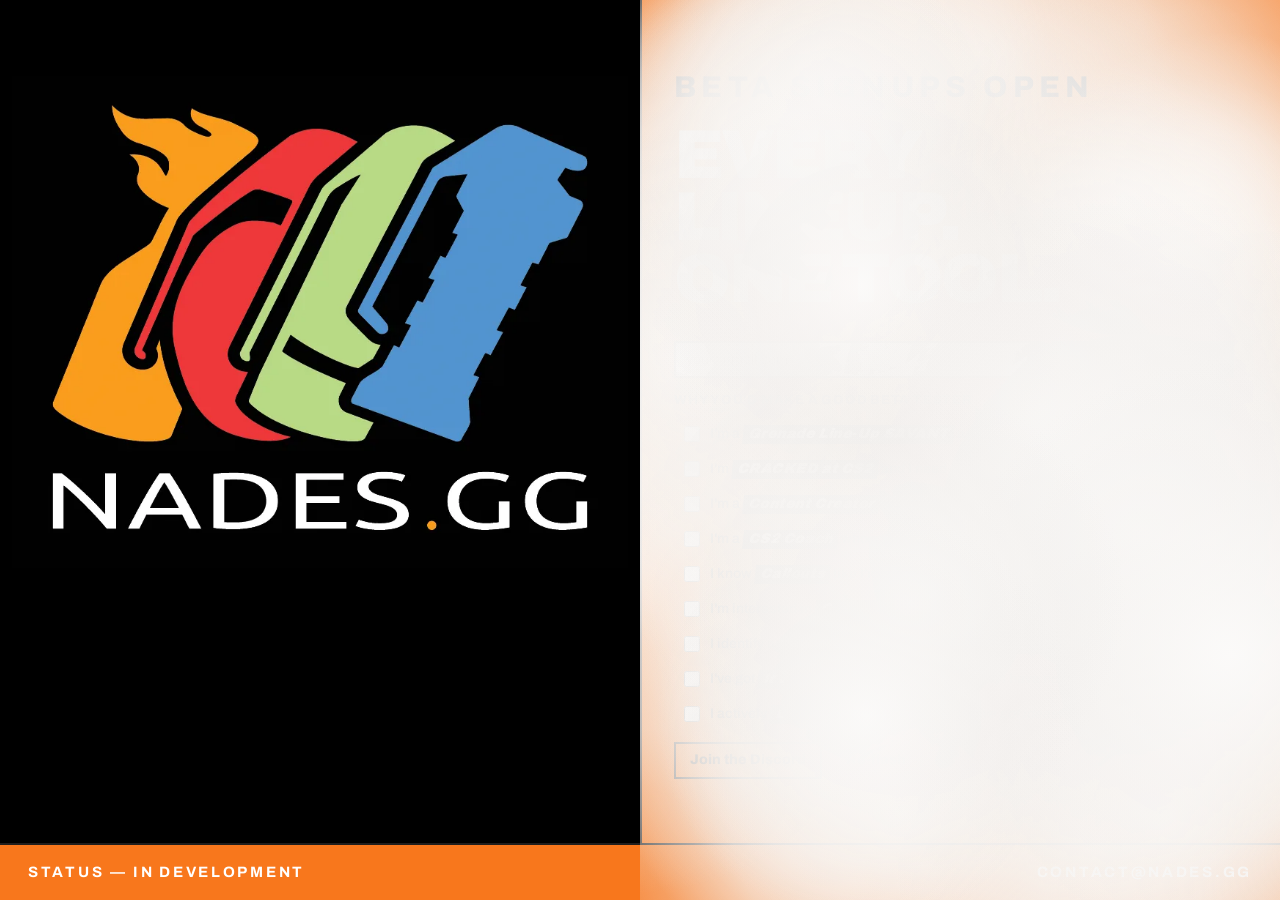
==== index.html @ e3644ef4 "Update index.html" ====
<!DOCTYPE html>
<html lang="en">
<head>
  <meta charset="utf-8">
  <meta name="viewport" content="width=device-width, initial-scale=1">
  <title>nades.gg — Every lineup. One tool.</title>
  <meta name="description" content="Every CS2 lineup, one tool. Beta signups open.">
  <link rel="canonical" href="https://nades.gg/">
  <meta name="theme-color" content="#F8771C">

  <meta property="og:type" content="website">
  <meta property="og:site_name" content="nades.gg">
  <meta property="og:url" content="https://nades.gg/">
  <meta property="og:title" content="nades.gg — Every lineup. One tool.">
  <meta property="og:description" content="A new CS2 grenade tool. Beta signups open.">
  <meta property="og:image" content="https://nades.gg/assets/og-image.jpg">
  <meta property="og:image:width" content="1200">
  <meta property="og:image:height" content="630">
  <meta property="og:image:alt" content="nades.gg logo beside the words Every lineup. One tool.">
  <meta name="twitter:card" content="summary_large_image">
  <meta name="twitter:title" content="nades.gg — Every lineup. One tool.">
  <meta name="twitter:description" content="A new CS2 grenade tool. Beta signups open.">
  <meta name="twitter:image" content="https://nades.gg/assets/og-image.jpg">

  <link rel="icon" href="/favicon.ico" sizes="48x48">
  <link rel="icon" href="/favicon.png" type="image/png">
  <link rel="apple-touch-icon" href="/assets/apple-touch-icon.png">
  <link rel="preload" href="/fonts/archivo-latin.woff2" as="font" type="font/woff2" crossorigin>
  <link rel="preload" href="/assets/nades-logo.webp" as="image" type="image/webp">

  <script type="application/ld+json">
  {
    "@context": "https://schema.org",
    "@graph": [
      {
        "@type": "Organization",
        "@id": "https://nades.gg/#org",
        "name": "nades.gg",
        "url": "https://nades.gg/",
        "logo": "https://nades.gg/assets/nades-logo.webp",
        "email": "contact@nades.gg",
        "sameAs": ["https://discord.gg/JF5NWh84xR"]
      },
      {
        "@type": "WebSite",
        "@id": "https://nades.gg/#website",
        "name": "nades.gg",
        "url": "https://nades.gg/",
        "description": "A new CS2 grenade tool.",
        "publisher": { "@id": "https://nades.gg/#org" }
      }
    ]
  }
  </script>

  <style>
    /* Archivo is a variable font: one file per subset covers weights 400–900 */
    @font-face { font-family: 'Archivo'; font-style: normal; font-weight: 400 900; font-stretch: 100%; font-display: swap; src: url("/fonts/archivo-vietnamese.woff2") format('woff2'); unicode-range: U+0102-0103, U+0110-0111, U+0128-0129, U+0168-0169, U+01A0-01A1, U+01AF-01B0, U+0300-0301, U+0303-0304, U+0308-0309, U+0323, U+0329, U+1EA0-1EF9, U+20AB; }
    @font-face { font-family: 'Archivo'; font-style: normal; font-weight: 400 900; font-stretch: 100%; font-display: swap; src: url("/fonts/archivo-latin-ext.woff2") format('woff2'); unicode-range: U+0100-02BA, U+02BD-02C5, U+02C7-02CC, U+02CE-02D7, U+02DD-02FF, U+0304, U+0308, U+0329, U+1D00-1DBF, U+1E00-1E9F, U+1EF2-1EFF, U+2020, U+20A0-20AB, U+20AD-20C0, U+2113, U+2C60-2C7F, U+A720-A7FF; }
    @font-face { font-family: 'Archivo'; font-style: normal; font-weight: 400 900; font-stretch: 100%; font-display: swap; src: url("/fonts/archivo-latin.woff2") format('woff2'); unicode-range: U+0000-00FF, U+0131, U+0152-0153, U+02BB-02BC, U+02C6, U+02DA, U+02DC, U+0304, U+0308, U+0329, U+2000-206F, U+20AC, U+2122, U+2191, U+2193, U+2212, U+2215, U+FEFF, U+FFFD; }

    *, *::before, *::after { box-sizing: border-box; }
    [hidden] { display: none !important; }
    html, body { margin: 0; padding: 0; background: #F8771C; }
    body { color: #201e1d; font-family: 'Archivo', system-ui, sans-serif; font-size: 15px; line-height: 1.55; }
    a { color: #201e1d; text-decoration: none; }
    a:hover { color: #fff; text-decoration: underline; }
    img { display: block; max-width: 100%; }
    :focus { outline: none; }
    :focus-visible { outline: 2px solid #201e1d; outline-offset: 2px; }
    ::selection { background: rgba(32, 30, 29, .25); }

    .btn { display: inline-flex; align-items: center; justify-content: center; gap: 6px; cursor: pointer; text-decoration: none; font-family: inherit; font-weight: 800; font-size: 14px; line-height: 1.2; padding: 8px 14px; border-radius: 0; }
    .btn:disabled { opacity: .45; cursor: not-allowed; }
    .btn-dark { background: #201e1d; color: #f8f4f4; border: 2px solid #201e1d; }
    .btn-dark:hover { background: #000; color: #f8f4f4; }
    .btn-outline { background: transparent; color: #201e1d; border: 2px solid #201e1d; }
    .btn-outline:hover { background: #201e1d; color: #f8f4f4; text-decoration: none; }
    .btn-ghost { background: transparent; color: #201e1d; border: 2px solid transparent; }
    .btn-ghost:hover { color: #fff; }
    .input { width: 100%; min-height: 36px; padding: 6px 10px; font: inherit; font-size: 14px; color: #201e1d; caret-color: #201e1d; background: #fff; border: 2px solid #201e1d; border-radius: 0; }
    .input:focus-visible { outline: 2px solid #fff; outline-offset: 0; }

    .page { position: relative; min-height: 100svh; display: flex; flex-direction: column; }
    .stage { position: relative; flex: 1; min-height: 0; display: flex; flex-direction: column; animation: flashRecover 1500ms 1900ms cubic-bezier(.2,.7,.2,1) forwards; }
    main { flex: 1; min-height: 0; display: grid; grid-template-columns: repeat(auto-fit, minmax(300px, 1fr)); align-items: stretch; border-bottom: 2px solid #201e1d; }
    .art { position: relative; background: #000; padding: 24px 16px; display: flex; align-items: center; justify-content: center; min-height: 300px; min-width: 0; overflow: hidden; }
    .logo-box { position: relative; width: 100%; max-width: 620px; aspect-ratio: 840 / 672; }
    .logo { position: absolute; inset: 0; width: 100%; height: 100%; opacity: 0; animation: reveal 320ms 2000ms forwards; }
    .bang { position: absolute; left: 55.1%; top: 9.9%; width: 38.2%; height: auto; transform-origin: 50% 50%; animation: toss 1900ms cubic-bezier(.3,.7,.4,1) both, vanish 130ms 1910ms forwards; }
    .copy { padding: 56px 32px; display: flex; flex-direction: column; justify-content: center; gap: 30px; min-width: 0; border-left: 2px solid #201e1d; animation: rise 900ms 650ms both; }
    .kicker { font-size: clamp(18px, 6.4vw, 30px); margin-bottom: -16px; font-weight: 800; letter-spacing: .18em; text-transform: uppercase; transform-origin: left center; animation: pulse 2s ease-in-out infinite; }
    h1 { margin: 0; font-weight: 900; font-size: clamp(36px, 5.4vw, 76px); line-height: .9; letter-spacing: -.04em; text-transform: uppercase; color: #fff; }
    .lede { margin: 0; max-width: 42ch; font-size: clamp(15px, 1.4vw, 18px); font-weight: 600; line-height: 1.5; }
    .lede + .lede { margin-top: -18px; font-weight: 500; }
    .signup { display: flex; flex-direction: column; gap: 12px; max-width: 560px; }
    form { display: flex; flex-wrap: wrap; gap: 8px; }
    form .input[type="email"] { flex: 1 1 220px; min-width: 0; }
    .reasons { flex: 1 1 100%; margin: 4px 0 0; padding: 0; border: 0; min-width: 0; }
    .reasons legend { padding: 0; margin-bottom: 8px; font-size: 13px; font-weight: 800; letter-spacing: .06em; text-transform: uppercase; }
    .reasons label { display: flex; align-items: flex-start; gap: 10px; padding: 7px 10px; font-size: 14px; font-weight: 600; line-height: 1.35; text-wrap: pretty; cursor: pointer; }
    .reasons label + label { margin-top: 2px; }
    .reasons label:hover { background: rgba(255, 255, 255, .25); }
    .reasons label:has(input:checked) { background: #fff; }
    .hype { display: inline-block; padding: 0 5px; background: #201e1d; color: #fff; font-weight: 900; font-style: italic; letter-spacing: .04em; transform: skew(-6deg); transition: transform 120ms; }
    .reasons label:hover .hype { transform: skew(-6deg) scale(1.08); }
    .reasons input { flex: none; width: 16px; height: 16px; margin: 1px 0 0; accent-color: #201e1d; cursor: pointer; }
    .notice { border: 2px solid #201e1d; padding: 12px 16px; font-size: 14px; font-weight: 700; }
    .notice.ok { background: #fff; font-size: 15px; }
    .notice.err { background: #201e1d; color: #f8f4f4; }
    .actions { display: flex; flex-wrap: wrap; gap: 8px; align-items: center; }
    footer { display: flex; flex-wrap: wrap; gap: 10px 24px; align-items: baseline; justify-content: space-between; padding: 16px 28px; font-size: 15px; font-weight: 700; letter-spacing: .18em; text-transform: uppercase; color: #fff; }
    footer a { color: #fff; letter-spacing: .18em; }
    footer a:hover { color: #201e1d; }
    footer .guides { display: flex; flex-wrap: wrap; gap: 8px 24px; }
    .pop { display: inline-block; animation: letterPop 2.6s infinite; }
    .smoke { position: fixed; inset: 0; width: 100%; height: 100%; pointer-events: none; z-index: 40; }
    .flash { position: fixed; inset: 0; background: radial-gradient(ellipse 85% 95% at 34% 52%, #fff 0%, #fff 38%, rgba(255,255,255,.9) 62%, rgba(255,255,255,.62) 84%, rgba(255,255,255,.42) 100%); opacity: 0; pointer-events: none; z-index: 50; animation: detonate 1500ms 1900ms cubic-bezier(.2,.7,.2,1) forwards; }
    .sr-only { position: absolute; width: 1px; height: 1px; padding: 0; margin: -1px; overflow: hidden; clip: rect(0 0 0 0); white-space: nowrap; border: 0; }

    @keyframes toss {
      0%   { transform: translate(-340%, -30%) rotate(-62deg) scale(.75); }
      30%  { transform: translate(-170%, 34%) rotate(-32deg) scale(.9); }
      45%  { transform: translate(-105%, -22%) rotate(-12deg) scale(.96); }
      60%  { transform: translate(-42%, 30%) rotate(9deg) scale(1); }
      74%  { transform: translate(-16%, -14%) rotate(-9deg) scale(1.03); }
      86%  { transform: translate(4%, 12%) rotate(8deg) scale(1); }
      94%  { transform: translate(-2%, -4%) rotate(-4deg) scale(1.01); }
      100% { transform: translate(0, 0) rotate(0) scale(1); }
    }
    @keyframes vanish { from { opacity: 1; } to { opacity: 0; } }
    @keyframes reveal { from { opacity: 0; } to { opacity: 1; } }
    @keyframes detonate { 0% { opacity: 0; } 4% { opacity: 1; } 28% { opacity: 1; } 100% { opacity: 0; } }
    @keyframes flashRecover { 0% { filter: brightness(2.1) contrast(.45) saturate(.25); } 35% { filter: brightness(1.4) contrast(.7) saturate(.6); } 100% { filter: none; } }
    @keyframes rise { from { opacity: 0; transform: translateY(12px); } to { opacity: 1; transform: none; } }
    @keyframes pulse { 0%, 100% { opacity: 1; transform: scale(1); } 50% { opacity: .62; transform: scale(1.03); } }
    /* --pop is set per letter from the logo's grenade colours; the dark outline keeps orange legible on the orange page. */
    @keyframes letterPop {
      0%, 62%, 100% { transform: translateY(0) scale(1); color: #fff; text-shadow: none; }
      10% { transform: translateY(-2px) scale(1.3); color: var(--pop, #fff); text-shadow: -1px -1px 0 #201e1d, 1px -1px 0 #201e1d, -1px 1px 0 #201e1d, 1px 1px 0 #201e1d; }
      26% { transform: translateY(0) scale(1); color: #fff; text-shadow: none; }
    }

    @media (prefers-reduced-motion: reduce) {
      .stage, .copy, .kicker, .pop, .flash { animation: none; }
      .hype { transition: none; }
      .logo { animation: none; opacity: 1; }
      .bang { animation: none; opacity: 0; }
    }
  </style>
</head>
<body>
  <div class="page">
    <div class="stage" id="stage">
      <main>
        <section class="art" id="art" aria-hidden="true">
          <div class="logo-box" id="logoBox">
            <img class="logo" id="logo" src="/assets/nades-logo.webp" width="840" height="672" alt="">
            <img class="bang" id="bang" src="/assets/flashbang.webp" width="323" height="434" alt="">
          </div>
        </section>

        <section class="copy">
          <span class="kicker" id="kicker">Beta signups open</span>

          <h1>Every<br>lineup.<br>One tool.<span class="sr-only"> nades.gg: a new CS2 grenade tool</span></h1>

          <div class="signup">
            <form id="betaForm" action="https://formspree.io/f/xjyvqwyn" method="POST">
              <input type="hidden" name="source" value="nades.gg beta landing">
              <input class="input" id="email" type="email" name="email" required placeholder="you@email.com" aria-label="Email address" autocomplete="email">
              <button class="btn btn-dark" id="submitBtn" type="submit">Request beta access</button>
              <fieldset class="reasons" id="reasons">
                <legend>Why you'd make a good beta tester</legend>
                <label><input type="checkbox" name="reasons" value="Grenade lineup savant"><span>I'm a <strong class="hype">Grenade Line-Up SAVANT</strong> and other sites just don't cut it for me</span></label>
                <label><input type="checkbox" name="reasons" value="Cracked at CS2"><span>I'm <strong class="hype">CRACKED at CS2</strong> and I need an outlet for my talent</span></label>
                <label><input type="checkbox" name="reasons" value="Content creator"><span>I'm a <strong class="hype">Content Creator</strong> looking to level-up my content creation</span></label>
                <label><input type="checkbox" name="reasons" value="Experienced coach"><span>I'm a <strong class="hype">CS2 Coach</strong> who is basically Phil Jackson - Experienced &amp; Proven</span></label>
                <label><input type="checkbox" name="reasons" value="Knows callouts"><span>I know <strong class="hype">Callouts</strong> like I'm a Mirage tour guide</span></label>
                <label><input type="checkbox" name="reasons" value="Contributing CS2 knowledge"><span>I'm interested in <strong class="hype">Contributing my unique CS2 knowledge</strong> to the project</span></label>
                <label><input type="checkbox" name="reasons" value="Bug testing and feedback"><span>I identify as being on the <strong class="hype">Bug Testing &amp; Providing Feedback</strong> spectrum.</span></label>
                <label><input type="checkbox" name="reasons" value="Has tool ideas, not a developer"><span>I've got <strong class="hype">Ideas for a helpful CS2 tool</strong> but I have no idea how to develop it</span></label>
                <label><input type="checkbox" name="reasons" value="CS2 developer with ideas"><span>I actively <strong class="hype">Develop for CS2</strong> and, boy... <em>I've got ideas, my friend!</em></span></label>
              </fieldset>
            </form>
            <div class="notice err" id="formError" role="alert" hidden></div>
            <div class="notice ok" id="formDone" role="status" hidden>You're on the beta list. We'll email you when invites go out.</div>

            <div class="actions" id="cta">
              <a class="btn btn-outline" href="https://discord.gg/JF5NWh84xR">Join the Discord</a>
              <button class="btn btn-ghost" id="reflash" type="button">Re-flash</button>
            </div>
          </div>
        </section>
      </main>

      <footer>
        <span>Status — <span aria-hidden="true" id="status"></span><span class="sr-only">In development</span></span>
        <nav class="guides" aria-label="Guides">
          <a href="mailto:contact@nades.gg">contact@nades.gg</a>
        </nav>
      </footer>
    </div>

    <canvas class="smoke" id="smoke" aria-hidden="true"></canvas>
    <div class="flash" id="flash" aria-hidden="true"></div>
  </div>

  <script>
  (() => {
    const $ = id => document.getElementById(id);
    const reduced = window.matchMedia("(prefers-reduced-motion: reduce)").matches;

    // Footer "In development" letters bounce in sequence; built here so the markup stays readable.
    // Each letter flashes the next logo grenade colour in turn: orange, red, green, blue.
    const logoColors = ["#FA9D1D", "#EE383A", "#B8DA85", "#5294D0"];
    const status = $("status");
    let delay = 0, letter = 0;
    for (const ch of "In development") {
      const s = document.createElement("span");
      if (ch === " ") {
        s.style.cssText = "display:inline-block;width:.3em";
      } else {
        s.className = "pop";
        s.textContent = ch;
        s.style.animationDelay = delay + "ms";
        s.style.setProperty("--pop", logoColors[letter++ % logoColors.length]);
      }
      status.appendChild(s);
      delay += 80;
    }

    // Beta signup: posts to Formspree with fetch; without JS the form still posts normally.
    const form = $("betaForm"), btn = $("submitBtn"), err = $("formError"), done = $("formDone");
    form.addEventListener("submit", async e => {
      e.preventDefault();
      btn.disabled = true;
      err.hidden = true;
      try {
        const res = await fetch(form.action, {
          method: "POST",
          headers: { "Accept": "application/json", "Content-Type": "application/json" },
          // Joined into one string so Formspree shows the picks in a single readable column, not an array blob.
          body: JSON.stringify({
            email: $("email").value,
            reasons: [...form.querySelectorAll('input[name="reasons"]:checked')].map(i => i.value).join("; ") || "None picked",
            source: "nades.gg beta landing"
          })
        });
        const data = await res.json().catch(() => null);
        if (!res.ok) {
          throw new Error((data && data.errors && data.errors[0] && data.errors[0].message) || "");
        }
        form.hidden = true;
        done.hidden = false;
      } catch (ex) {
        err.textContent = ex.message || "Couldn't sign you up. Try again or ping us on Discord.";
        err.hidden = false;
      } finally {
        btn.disabled = false;
      }
    });

    const cv = $("smoke"), ctx = cv.getContext("2d");
    let w = 0, h = 0, raf = 0, timer = 0;

    const fit = () => {
      const dpr = Math.min(window.devicePixelRatio || 1, 2);
      w = cv.clientWidth; h = cv.clientHeight;
      cv.width = Math.max(1, w * dpr); cv.height = Math.max(1, h * dpr);
      ctx.setTransform(dpr, 0, 0, dpr, 0, 0);
    };

    // Smoke plume over the copy column right after the flash pops.
    const plume = () => {
      cancelAnimationFrame(raf);
      if (reduced) {
        return;
      }
      const zoneX = w > 640 ? w / 2 : 0, zoneW = w - zoneX;
      const cx = zoneX + zoneW / 2, cy = h * .54;
      const span = Math.max(zoneW, h);
      const parts = Array.from({ length: 34 }, () => {
        const ang = Math.random() * Math.PI * 2;
        const spread = Math.pow(Math.random(), .6);
        return {
          x: cx + Math.cos(ang) * spread * zoneW * .45,
          y: cy + Math.sin(ang) * spread * h * .45,
          vx: Math.cos(ang) * (8 + Math.random() * 34),
          vy: Math.sin(ang) * (8 + Math.random() * 28) - 6,
          r: span * (.16 + Math.random() * .16),
          grow: 14 + Math.random() * 26,
          a: .5 + Math.random() * .42,
          ph: Math.random() * Math.PI * 2
        };
      });
      const IN = 420, HOLD = 1650, OUT = 1150, DUR = IN + HOLD + OUT;
      const t0 = performance.now();
      const step = now => {
        const t = now - t0;
        ctx.clearRect(0, 0, w, h);
        if (t >= DUR) {
          raf = 0;
          return;
        }
        const env = t < IN ? t / IN : t < IN + HOLD ? 1 : 1 - (t - IN - HOLD) / OUT;
        const s = t / 1000;
        ctx.save();
        ctx.beginPath(); ctx.rect(zoneX, 0, zoneW, h); ctx.clip();
        for (const p of parts) {
          const x = p.x + p.vx * s + Math.sin(p.ph + s * .8) * 14;
          const y = p.y + p.vy * s + Math.cos(p.ph + s * .6) * 10;
          const r = p.r + p.grow * s;
          const a = p.a * env;
          const g = ctx.createRadialGradient(x, y, 0, x, y, r);
          g.addColorStop(0, "rgba(252,251,250," + a + ")");
          g.addColorStop(.5, "rgba(246,244,242," + a * .7 + ")");
          g.addColorStop(1, "rgba(240,238,236,0)");
          ctx.fillStyle = g;
          ctx.beginPath(); ctx.arc(x, y, r, 0, Math.PI * 2); ctx.fill();
        }
        ctx.restore();
        raf = requestAnimationFrame(step);
      };
      raf = requestAnimationFrame(step);
    };

    // Side by side, the logo matches the height of the copy block (kicker top to the button row bottom).
    const box = $("logoBox"), kicker = $("kicker"), cta = $("cta"), panel = $("art");
    const syncLogo = () => {
      const pr = panel.getBoundingClientRect();
      const kr = kicker.getBoundingClientRect(), cr = cta.getBoundingClientRect();
      const stacked = kr.left < pr.right - 20;
      if (stacked || pr.width < 360 || cr.bottom - kr.top < 80) {
        box.style.cssText = "";
        return;
      }
      const hh = cr.bottom - kr.top;
      const ww = Math.min(hh * (840 / 672), pr.width - 24);
      box.style.cssText = "position:absolute;max-width:none;left:50%;transform:translateX(-50%);"
        + "width:" + ww + "px;height:" + Math.min(hh, ww * (672 / 840)) + "px;top:" + (kr.top - pr.top) + "px";
    };

    fit();
    syncLogo();
    const ro = new ResizeObserver(() => { fit(); syncLogo(); });
    ro.observe(cv);
    ro.observe(cta);
    if (document.fonts && document.fonts.ready) {
      document.fonts.ready.then(syncLogo);
    }
    timer = setTimeout(plume, 120);

    $("reflash").addEventListener("click", () => {
      const seq = [
        [$("bang"), "toss 1900ms cubic-bezier(.3,.7,.4,1) both, vanish 130ms 1910ms forwards"],
        [$("logo"), "reveal 320ms 2000ms forwards"],
        [$("flash"), "detonate 1500ms 1900ms cubic-bezier(.2,.7,.2,1) forwards"],
        [$("stage"), "flashRecover 1500ms 1900ms cubic-bezier(.2,.7,.2,1) forwards"]
      ];
      for (const [el, anim] of seq) {
        el.style.animation = "none";
        void el.offsetWidth;
        el.style.animation = anim;
      }
      clearTimeout(timer);
      timer = setTimeout(plume, 120);
    });
  })();
  </script>
</body>
</html>
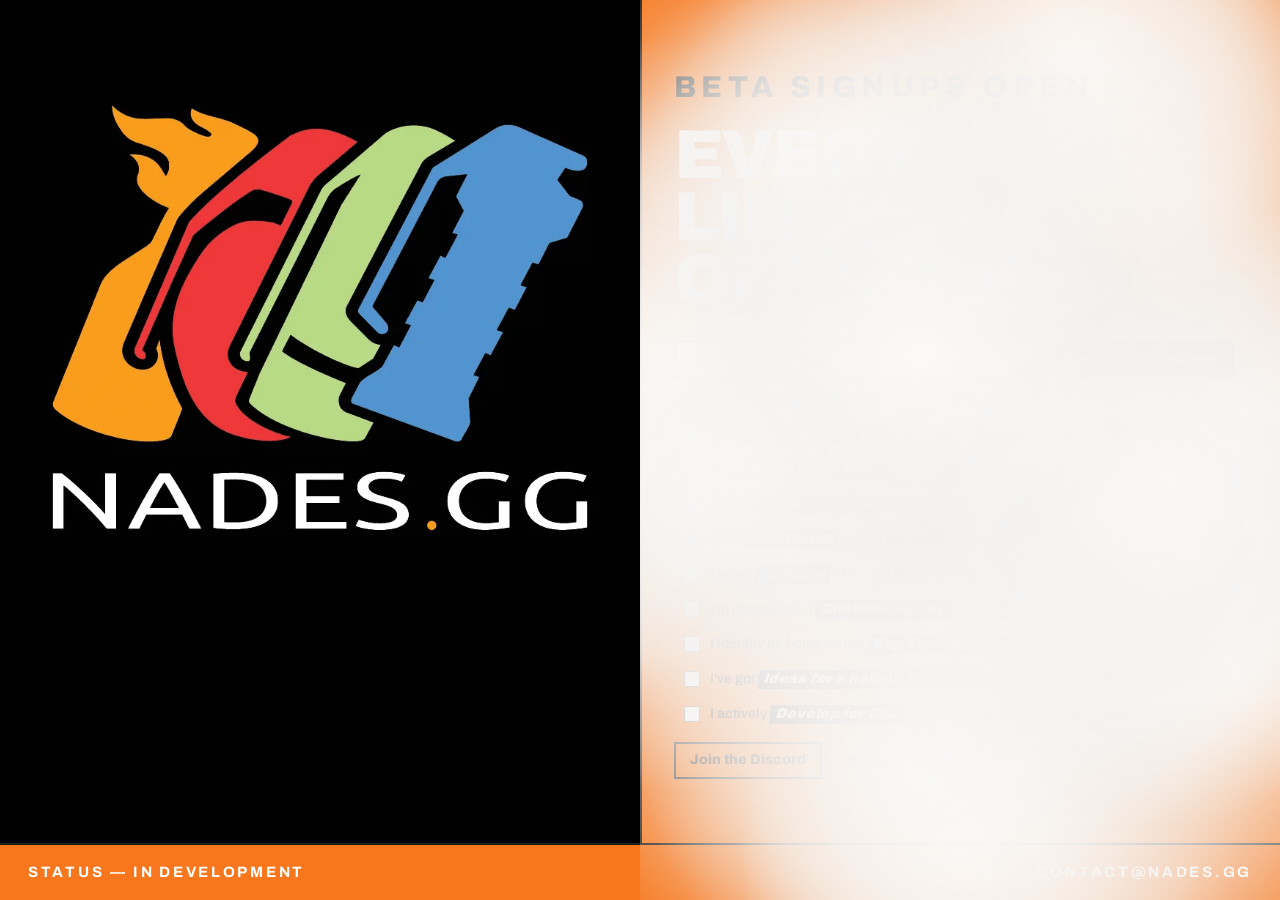
==== commit 0367865f: "Fav Icon Update" ====
--- a/index.html
+++ b/index.html
@@ -134,12 +134,7 @@
     @keyframes flashRecover { 0% { filter: brightness(2.1) contrast(.45) saturate(.25); } 35% { filter: brightness(1.4) contrast(.7) saturate(.6); } 100% { filter: none; } }
     @keyframes rise { from { opacity: 0; transform: translateY(12px); } to { opacity: 1; transform: none; } }
     @keyframes pulse { 0%, 100% { opacity: 1; transform: scale(1); } 50% { opacity: .62; transform: scale(1.03); } }
-    /* --pop is set per letter from the logo's grenade colours; the dark outline keeps orange legible on the orange page. */
-    @keyframes letterPop {
-      0%, 62%, 100% { transform: translateY(0) scale(1); color: #fff; text-shadow: none; }
-      10% { transform: translateY(-2px) scale(1.3); color: var(--pop, #fff); text-shadow: -1px -1px 0 #201e1d, 1px -1px 0 #201e1d, -1px 1px 0 #201e1d, 1px 1px 0 #201e1d; }
-      26% { transform: translateY(0) scale(1); color: #fff; text-shadow: none; }
-    }
+    @keyframes letterPop { 0%, 62%, 100% { transform: translateY(0) scale(1); } 10% { transform: translateY(-2px) scale(1.35); } 26% { transform: translateY(0) scale(1); } }
 
     @media (prefers-reduced-motion: reduce) {
       .stage, .copy, .kicker, .pop, .flash { animation: none; }
@@ -212,10 +207,8 @@
     const reduced = window.matchMedia("(prefers-reduced-motion: reduce)").matches;
 
     // Footer "In development" letters bounce in sequence; built here so the markup stays readable.
-    // Each letter flashes the next logo grenade colour in turn: orange, red, green, blue.
-    const logoColors = ["#FA9D1D", "#EE383A", "#B8DA85", "#5294D0"];
     const status = $("status");
-    let delay = 0, letter = 0;
+    let delay = 0;
     for (const ch of "In development") {
       const s = document.createElement("span");
       if (ch === " ") {
@@ -224,7 +217,6 @@
         s.className = "pop";
         s.textContent = ch;
         s.style.animationDelay = delay + "ms";
-        s.style.setProperty("--pop", logoColors[letter++ % logoColors.length]);
       }
       status.appendChild(s);
       delay += 80;
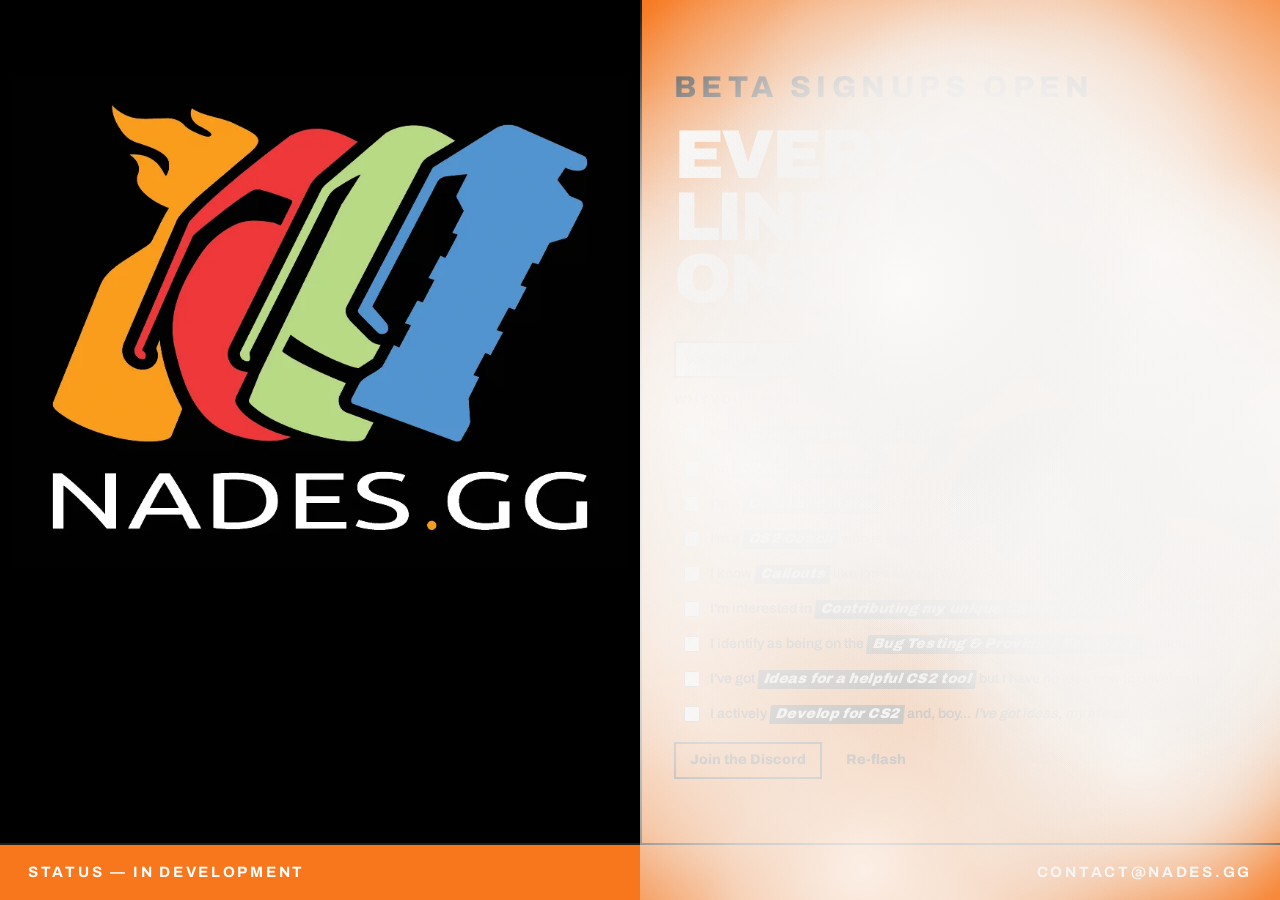
==== commit 0514308a: "Honeypot" ====
--- a/index.html
+++ b/index.html
@@ -163,6 +163,7 @@
           <div class="signup">
             <form id="betaForm" action="https://formspree.io/f/xjyvqwyn" method="POST">
               <input type="hidden" name="source" value="nades.gg beta landing">
+              <input type="text" name="_gotcha" tabindex="-1" autocomplete="off" aria-hidden="true" hidden>
               <input class="input" id="email" type="email" name="email" required placeholder="you@email.com" aria-label="Email address" autocomplete="email">
               <button class="btn btn-dark" id="submitBtn" type="submit">Request beta access</button>
               <fieldset class="reasons" id="reasons">
@@ -179,7 +180,7 @@
               </fieldset>
             </form>
             <div class="notice err" id="formError" role="alert" hidden></div>
-            <div class="notice ok" id="formDone" role="status" hidden>You're on the beta list. We'll email you when invites go out.</div>
+            <div class="notice ok" id="formDone" role="status" hidden>You're on the beta list! We'll email you when invites go out. <br>If you're that eager, reach out to <a href="mailto:contact@nades.gg">contact@nades.gg</a> and set up an interview ;)</div>
 
             <div class="actions" id="cta">
               <a class="btn btn-outline" href="https://discord.gg/JF5NWh84xR">Join the Discord</a>
@@ -229,14 +230,20 @@
       btn.disabled = true;
       err.hidden = true;
       try {
+        // Numbered by the option's position on the form, not pick order, so "7." always means the same box.
+        const options = [...form.querySelectorAll('input[name="reasons"]')];
+        const picked = options.map((i, n) => i.checked ? `${n + 1}. ${i.value}` : null).filter(Boolean);
         const res = await fetch(form.action, {
           method: "POST",
           headers: { "Accept": "application/json", "Content-Type": "application/json" },
           // Joined into one string so Formspree shows the picks in a single readable column, not an array blob.
           body: JSON.stringify({
             email: $("email").value,
-            reasons: [...form.querySelectorAll('input[name="reasons"]:checked')].map(i => i.value).join("; ") || "None picked",
-            source: "nades.gg beta landing"
+            reasons: picked.join("; ") || "None picked",
+            picks: `${picked.length} of ${options.length}` + (picked.length === options.length ? " (all picked, possible bot)" : ""),
+            source: "nades.gg beta landing",
+            // fetch sends only what's listed here, so the honeypot has to be forwarded or Formspree never sees it.
+            _gotcha: form._gotcha.value
           })
         });
         const data = await res.json().catch(() => null);
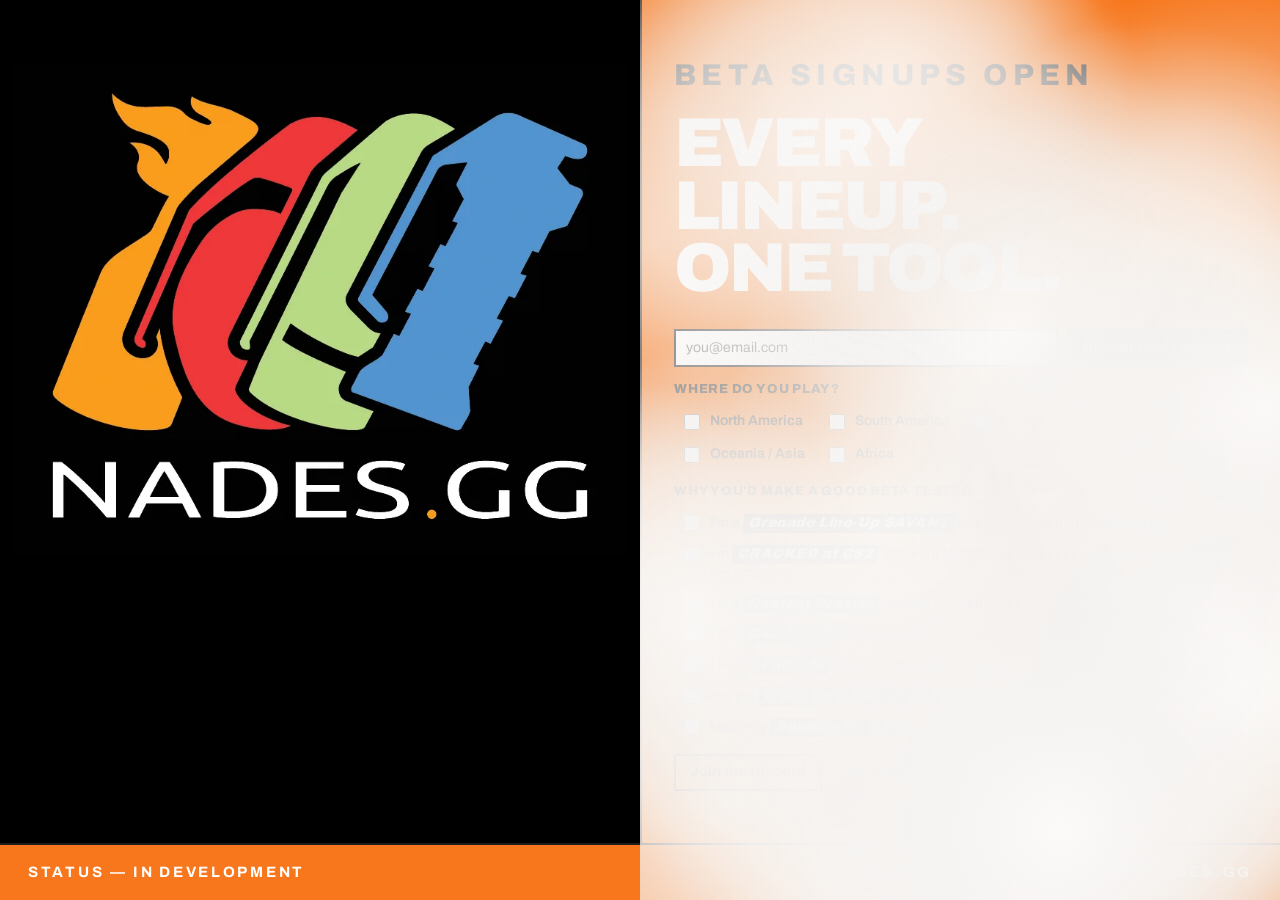
==== commit f202cb77: "Update index.html" ====
--- a/index.html
+++ b/index.html
@@ -88,23 +88,26 @@
     .logo-box { position: relative; width: 100%; max-width: 620px; aspect-ratio: 840 / 672; }
     .logo { position: absolute; inset: 0; width: 100%; height: 100%; opacity: 0; animation: reveal 320ms 2000ms forwards; }
     .bang { position: absolute; left: 55.1%; top: 9.9%; width: 38.2%; height: auto; transform-origin: 50% 50%; animation: toss 1900ms cubic-bezier(.3,.7,.4,1) both, vanish 130ms 1910ms forwards; }
-    .copy { padding: 56px 32px; display: flex; flex-direction: column; justify-content: center; gap: 30px; min-width: 0; border-left: 2px solid #201e1d; animation: rise 900ms 650ms both; }
+    .copy { padding: 32px 32px; display: flex; flex-direction: column; justify-content: center; gap: 30px; min-width: 0; border-left: 2px solid #201e1d; animation: rise 900ms 650ms both; }
     .kicker { font-size: clamp(18px, 6.4vw, 30px); margin-bottom: -16px; font-weight: 800; letter-spacing: .18em; text-transform: uppercase; transform-origin: left center; animation: pulse 2s ease-in-out infinite; }
     h1 { margin: 0; font-weight: 900; font-size: clamp(36px, 5.4vw, 76px); line-height: .9; letter-spacing: -.04em; text-transform: uppercase; color: #fff; }
     .lede { margin: 0; max-width: 42ch; font-size: clamp(15px, 1.4vw, 18px); font-weight: 600; line-height: 1.5; }
     .lede + .lede { margin-top: -18px; font-weight: 500; }
-    .signup { display: flex; flex-direction: column; gap: 12px; max-width: 560px; }
+    .signup { display: flex; flex-direction: column; gap: 12px; max-width: 640px; }
     form { display: flex; flex-wrap: wrap; gap: 8px; }
     form .input[type="email"] { flex: 1 1 220px; min-width: 0; }
     .reasons { flex: 1 1 100%; margin: 4px 0 0; padding: 0; border: 0; min-width: 0; }
     .reasons legend { padding: 0; margin-bottom: 8px; font-size: 13px; font-weight: 800; letter-spacing: .06em; text-transform: uppercase; }
-    .reasons label { display: flex; align-items: flex-start; gap: 10px; padding: 7px 10px; font-size: 14px; font-weight: 600; line-height: 1.35; text-wrap: pretty; cursor: pointer; }
+    .reasons label { display: flex; align-items: flex-start; gap: 10px; padding: 5px 10px; font-size: 14px; font-weight: 600; line-height: 1.35; text-wrap: pretty; cursor: pointer; }
     .reasons label + label { margin-top: 2px; }
     .reasons label:hover { background: rgba(255, 255, 255, .25); }
     .reasons label:has(input:checked) { background: #fff; }
     .hype { display: inline-block; padding: 0 5px; background: #201e1d; color: #fff; font-weight: 900; font-style: italic; letter-spacing: .04em; transform: skew(-6deg); transition: transform 120ms; }
     .reasons label:hover .hype { transform: skew(-6deg) scale(1.08); }
     .reasons input { flex: none; width: 16px; height: 16px; margin: 1px 0 0; accent-color: #201e1d; cursor: pointer; }
+    .chips { display: grid; grid-template-columns: repeat(3, max-content); gap: 4px; } /* 3 over 2; flex-wrap left Africa alone under 4 */
+    .chips label { align-items: center; }
+    .chips label + label { margin-top: 0; }
     .notice { border: 2px solid #201e1d; padding: 12px 16px; font-size: 14px; font-weight: 700; }
     .notice.ok { background: #fff; font-size: 15px; }
     .notice.err { background: #201e1d; color: #f8f4f4; }
@@ -136,6 +139,10 @@
     @keyframes pulse { 0%, 100% { opacity: 1; transform: scale(1); } 50% { opacity: .62; transform: scale(1.03); } }
     @keyframes letterPop { 0%, 62%, 100% { transform: translateY(0) scale(1); } 10% { transform: translateY(-2px) scale(1.35); } 26% { transform: translateY(0) scale(1); } }
 
+    @media (max-width: 520px) {
+      .chips { grid-template-columns: repeat(2, max-content); } /* three region chips overflow a phone-width column */
+    }
+
     @media (prefers-reduced-motion: reduce) {
       .stage, .copy, .kicker, .pop, .flash { animation: none; }
       .hype { transition: none; }
@@ -166,15 +173,23 @@
               <input type="text" name="_gotcha" tabindex="-1" autocomplete="off" aria-hidden="true" hidden>
               <input class="input" id="email" type="email" name="email" required placeholder="you@email.com" aria-label="Email address" autocomplete="email">
               <button class="btn btn-dark" id="submitBtn" type="submit">Request beta access</button>
+              <fieldset class="reasons" id="regions">
+                <legend>Where do you play?</legend>
+                <div class="chips">
+                  <label><input type="checkbox" name="regions" value="North America"><span>North America</span></label>
+                  <label><input type="checkbox" name="regions" value="South America"><span>South America</span></label>
+                  <label><input type="checkbox" name="regions" value="Europe"><span>Europe</span></label>
+                  <label><input type="checkbox" name="regions" value="Oceania/Asia"><span>Oceania / Asia</span></label>
+                  <label><input type="checkbox" name="regions" value="Africa"><span>Africa</span></label>
+                </div>
+              </fieldset>
               <fieldset class="reasons" id="reasons">
                 <legend>Why you'd make a good beta tester</legend>
                 <label><input type="checkbox" name="reasons" value="Grenade lineup savant"><span>I'm a <strong class="hype">Grenade Line-Up SAVANT</strong> and other sites just don't cut it for me</span></label>
-                <label><input type="checkbox" name="reasons" value="Cracked at CS2"><span>I'm <strong class="hype">CRACKED at CS2</strong> and I need an outlet for my talent</span></label>
+                <label><input type="checkbox" name="reasons" value="Cracked at CS2, contributing knowledge"><span>I'm <strong class="hype">CRACKED at CS2</strong> and want to contribute my unique knowledge to the project</span></label>
                 <label><input type="checkbox" name="reasons" value="Content creator"><span>I'm a <strong class="hype">Content Creator</strong> looking to level-up my content creation</span></label>
                 <label><input type="checkbox" name="reasons" value="Experienced coach"><span>I'm a <strong class="hype">CS2 Coach</strong> who is basically Phil Jackson - Experienced &amp; Proven</span></label>
                 <label><input type="checkbox" name="reasons" value="Knows callouts"><span>I know <strong class="hype">Callouts</strong> like I'm a Mirage tour guide</span></label>
-                <label><input type="checkbox" name="reasons" value="Contributing CS2 knowledge"><span>I'm interested in <strong class="hype">Contributing my unique CS2 knowledge</strong> to the project</span></label>
-                <label><input type="checkbox" name="reasons" value="Bug testing and feedback"><span>I identify as being on the <strong class="hype">Bug Testing &amp; Providing Feedback</strong> spectrum.</span></label>
                 <label><input type="checkbox" name="reasons" value="Has tool ideas, not a developer"><span>I've got <strong class="hype">Ideas for a helpful CS2 tool</strong> but I have no idea how to develop it</span></label>
                 <label><input type="checkbox" name="reasons" value="CS2 developer with ideas"><span>I actively <strong class="hype">Develop for CS2</strong> and, boy... <em>I've got ideas, my friend!</em></span></label>
               </fieldset>
@@ -231,16 +246,23 @@
       err.hidden = true;
       try {
         // Numbered by the option's position on the form, not pick order, so "7." always means the same box.
-        const options = [...form.querySelectorAll('input[name="reasons"]')];
-        const picked = options.map((i, n) => i.checked ? `${n + 1}. ${i.value}` : null).filter(Boolean);
+        const tally = name => {
+          const options = [...form.querySelectorAll(`input[name="${name}"]`)];
+          const picked = options.map((i, n) => i.checked ? `${n + 1}. ${i.value}` : null).filter(Boolean);
+          const count = `${picked.length} of ${options.length}` + (picked.length === options.length ? " (all picked, possible bot)" : "");
+          return { list: picked.join("; ") || "None picked", count };
+        };
+        const reasons = tally("reasons"), regions = tally("regions");
         const res = await fetch(form.action, {
           method: "POST",
           headers: { "Accept": "application/json", "Content-Type": "application/json" },
           // Joined into one string so Formspree shows the picks in a single readable column, not an array blob.
           body: JSON.stringify({
             email: $("email").value,
-            reasons: picked.join("; ") || "None picked",
-            picks: `${picked.length} of ${options.length}` + (picked.length === options.length ? " (all picked, possible bot)" : ""),
+            reasons: reasons.list,
+            picks: reasons.count,
+            regions: regions.list,
+            region_picks: regions.count,
             source: "nades.gg beta landing",
             // fetch sends only what's listed here, so the honeypot has to be forwarded or Formspree never sees it.
             _gotcha: form._gotcha.value
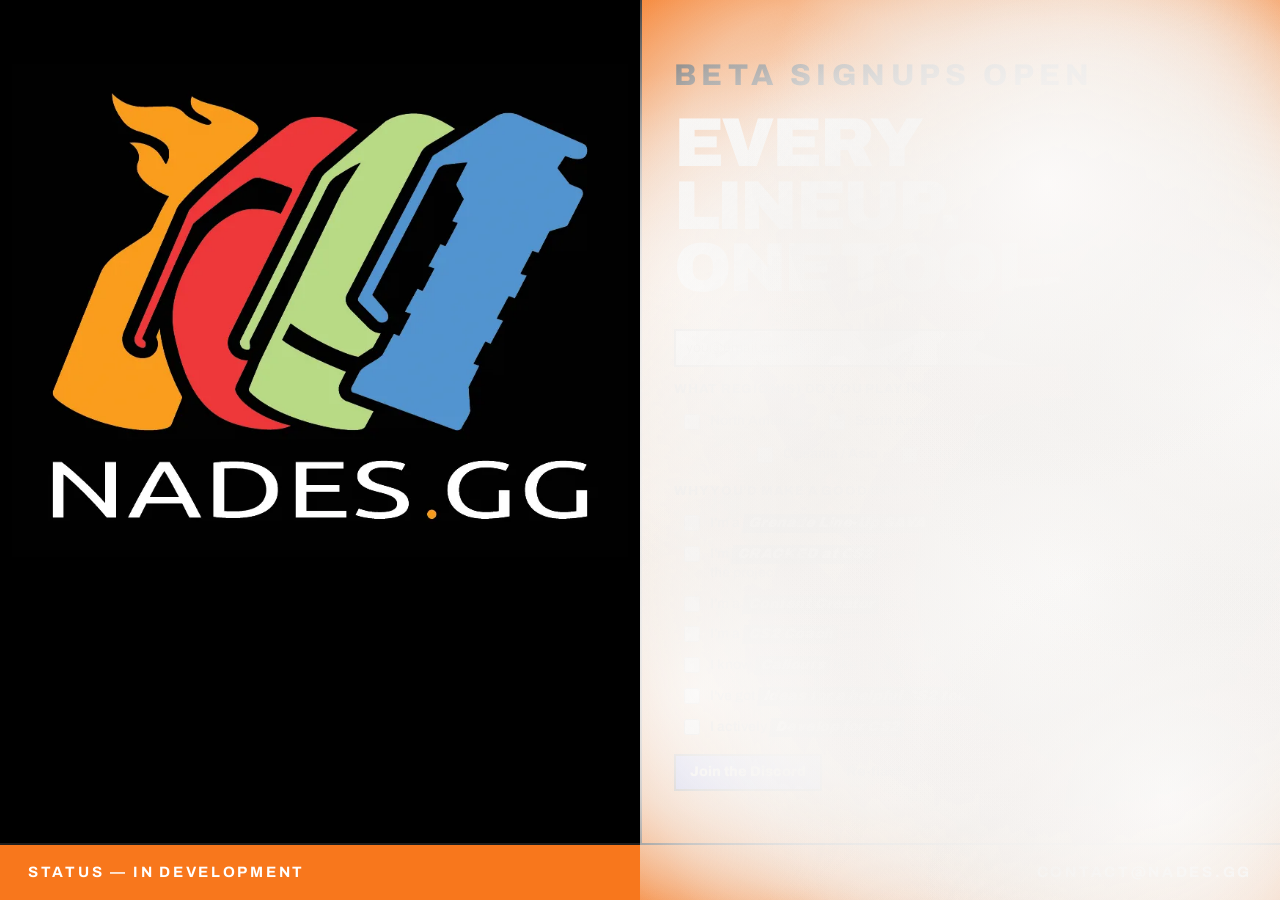
==== commit 83122477: "style changes" ====
--- a/index.html
+++ b/index.html
@@ -76,6 +76,8 @@
     .btn-dark:hover { background: #000; color: #f8f4f4; }
     .btn-outline { background: transparent; color: #201e1d; border: 2px solid #201e1d; }
     .btn-outline:hover { background: #201e1d; color: #f8f4f4; text-decoration: none; }
+    .btn-discord { background: #5865f2; color: #fff; border: 2px solid #201e1d; }
+    .btn-discord:hover { background: #4752c4; color: #fff; text-decoration: none; }
     .btn-ghost { background: transparent; color: #201e1d; border: 2px solid transparent; }
     .btn-ghost:hover { color: #fff; }
     .input { width: 100%; min-height: 36px; padding: 6px 10px; font: inherit; font-size: 14px; color: #201e1d; caret-color: #201e1d; background: #fff; border: 2px solid #201e1d; border-radius: 0; }
@@ -105,8 +107,11 @@
     .hype { display: inline-block; padding: 0 5px; background: #201e1d; color: #fff; font-weight: 900; font-style: italic; letter-spacing: .04em; transform: skew(-6deg); transition: transform 120ms; }
     .reasons label:hover .hype { transform: skew(-6deg) scale(1.08); }
     .reasons input { flex: none; width: 16px; height: 16px; margin: 1px 0 0; accent-color: #201e1d; cursor: pointer; }
-    .chips { display: grid; grid-template-columns: repeat(3, max-content); gap: 4px; } /* 3 over 2; flex-wrap left Africa alone under 4 */
-    .chips label { align-items: center; }
+    /* 3 over 2 (flex-wrap left Africa alone under 4). Six equal half-tracks, two per chip, so every chip is as wide as the
+       widest and the second row starts one half-track in, centered under the first. */
+    .chips { display: grid; grid-template-columns: repeat(6, 1fr); width: fit-content; gap: 4px; }
+    .chips label { grid-column: span 2; align-items: center; }
+    .chips label:nth-child(4) { grid-column: 2 / span 2; }
     .chips label + label { margin-top: 0; }
     .notice { border: 2px solid #201e1d; padding: 12px 16px; font-size: 14px; font-weight: 700; }
     .notice.ok { background: #fff; font-size: 15px; }
@@ -140,7 +145,10 @@
     @keyframes letterPop { 0%, 62%, 100% { transform: translateY(0) scale(1); } 10% { transform: translateY(-2px) scale(1.35); } 26% { transform: translateY(0) scale(1); } }
 
     @media (max-width: 520px) {
-      .chips { grid-template-columns: repeat(2, max-content); } /* three region chips overflow a phone-width column */
+      /* Three region chips overflow a phone-width column: 2, 2, then Africa centered. */
+      .chips { grid-template-columns: repeat(4, 1fr); }
+      .chips label:nth-child(4) { grid-column: span 2; }
+      .chips label:nth-child(5) { grid-column: 2 / span 2; }
     }
 
     @media (prefers-reduced-motion: reduce) {
@@ -174,7 +182,7 @@
               <input class="input" id="email" type="email" name="email" required placeholder="you@email.com" aria-label="Email address" autocomplete="email">
               <button class="btn btn-dark" id="submitBtn" type="submit">Request beta access</button>
               <fieldset class="reasons" id="regions">
-                <legend>Where do you play?</legend>
+                <legend>What region(s) do you play in?</legend>
                 <div class="chips">
                   <label><input type="checkbox" name="regions" value="North America"><span>North America</span></label>
                   <label><input type="checkbox" name="regions" value="South America"><span>South America</span></label>
@@ -198,7 +206,7 @@
             <div class="notice ok" id="formDone" role="status" hidden>You're on the beta list! We'll email you when invites go out. <br>If you're that eager, reach out to <a href="mailto:contact@nades.gg">contact@nades.gg</a> and set up an interview ;)</div>
 
             <div class="actions" id="cta">
-              <a class="btn btn-outline" href="https://discord.gg/JF5NWh84xR">Join the Discord</a>
+              <a class="btn btn-discord" href="https://discord.gg/JF5NWh84xR">Join the Discord</a>
               <button class="btn btn-ghost" id="reflash" type="button">Re-flash</button>
             </div>
           </div>
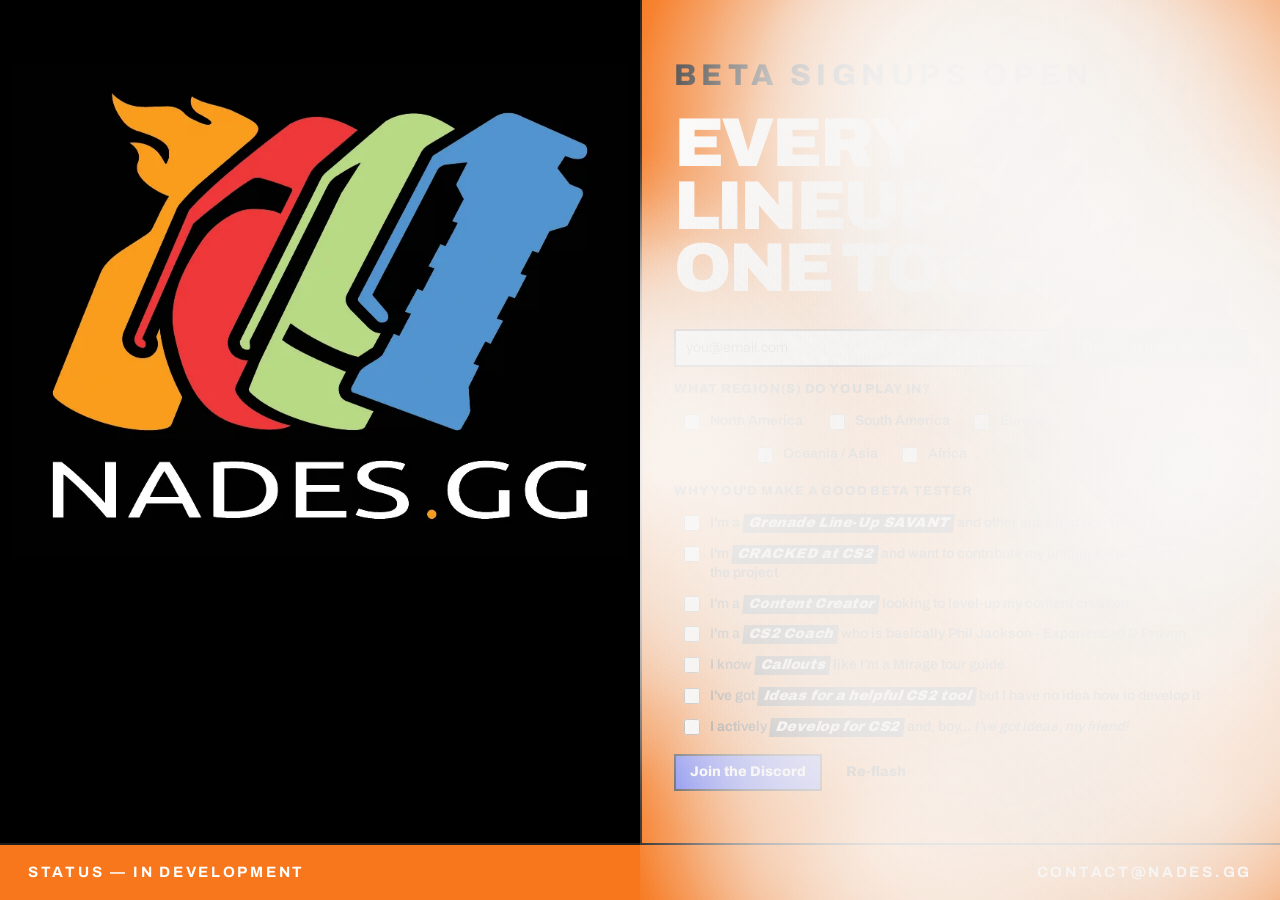
==== commit fab0bc29: "update ico" ====
--- a/index.html
+++ b/index.html
@@ -24,6 +24,7 @@
 
   <link rel="icon" href="/favicon.ico" sizes="48x48">
   <link rel="icon" href="/favicon.png" type="image/png">
+  <link rel="icon" href="/favicon.svg" type="image/svg+xml">
   <link rel="apple-touch-icon" href="/assets/apple-touch-icon.png">
   <link rel="preload" href="/fonts/archivo-latin.woff2" as="font" type="font/woff2" crossorigin>
   <link rel="preload" href="/assets/nades-logo.webp" as="image" type="image/webp">
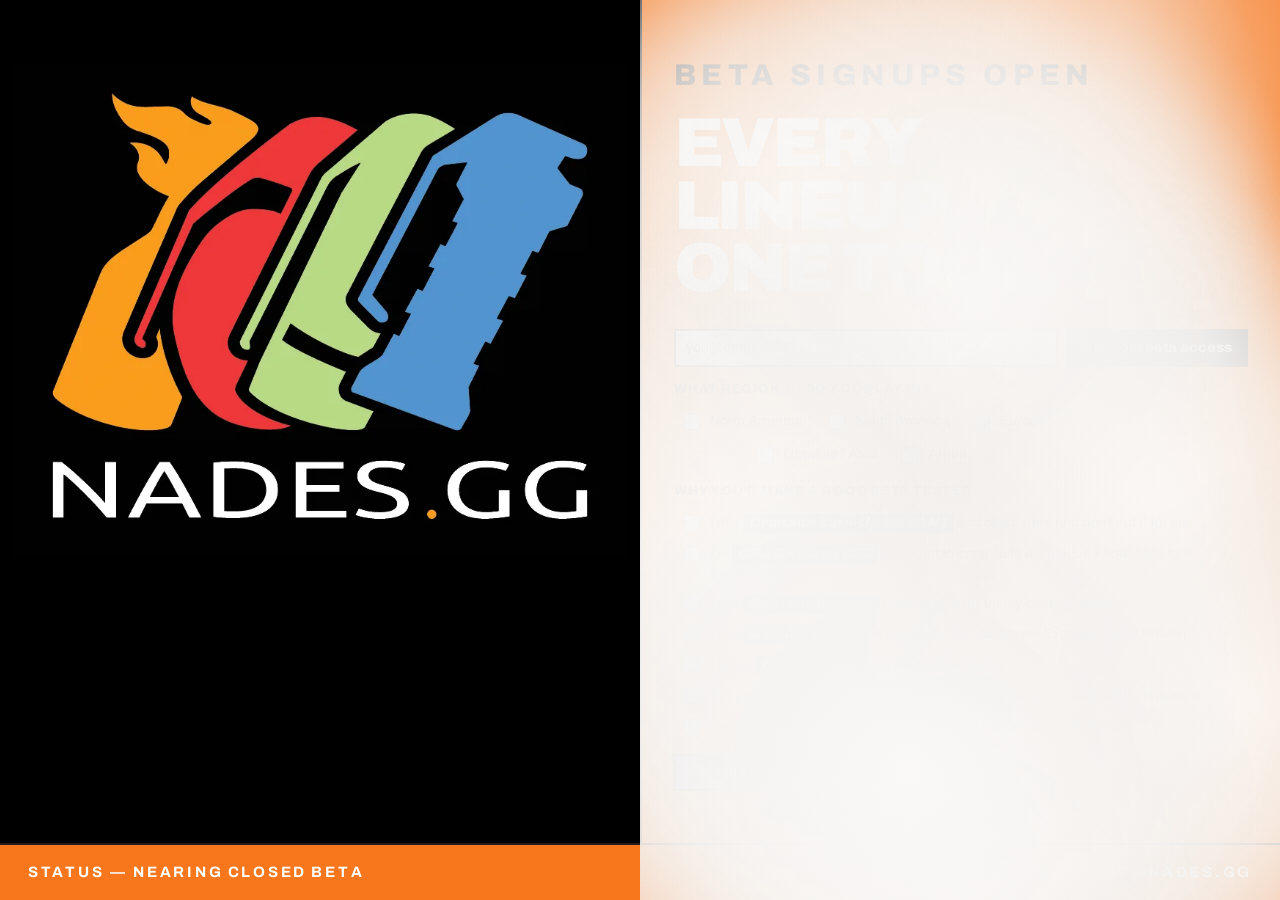
==== commit af9d9472: "Footer status: NEARING CLOSED BETA" ====
--- a/index.html
+++ b/index.html
@@ -215,7 +215,7 @@
       </main>
 
       <footer>
-        <span>Status — <span aria-hidden="true" id="status"></span><span class="sr-only">In development</span></span>
+        <span>Status — <span aria-hidden="true" id="status"></span><span class="sr-only">NEARING CLOSED BETA</span></span>
         <nav class="guides" aria-label="Guides">
           <a href="mailto:contact@nades.gg">contact@nades.gg</a>
         </nav>
@@ -231,10 +231,10 @@
     const $ = id => document.getElementById(id);
     const reduced = window.matchMedia("(prefers-reduced-motion: reduce)").matches;
 
-    // Footer "In development" letters bounce in sequence; built here so the markup stays readable.
+    // Footer "NEARING CLOSED BETA" letters bounce in sequence; built here so the markup stays readable.
     const status = $("status");
     let delay = 0;
-    for (const ch of "In development") {
+    for (const ch of "NEARING CLOSED BETA") {
       const s = document.createElement("span");
       if (ch === " ") {
         s.style.cssText = "display:inline-block;width:.3em";
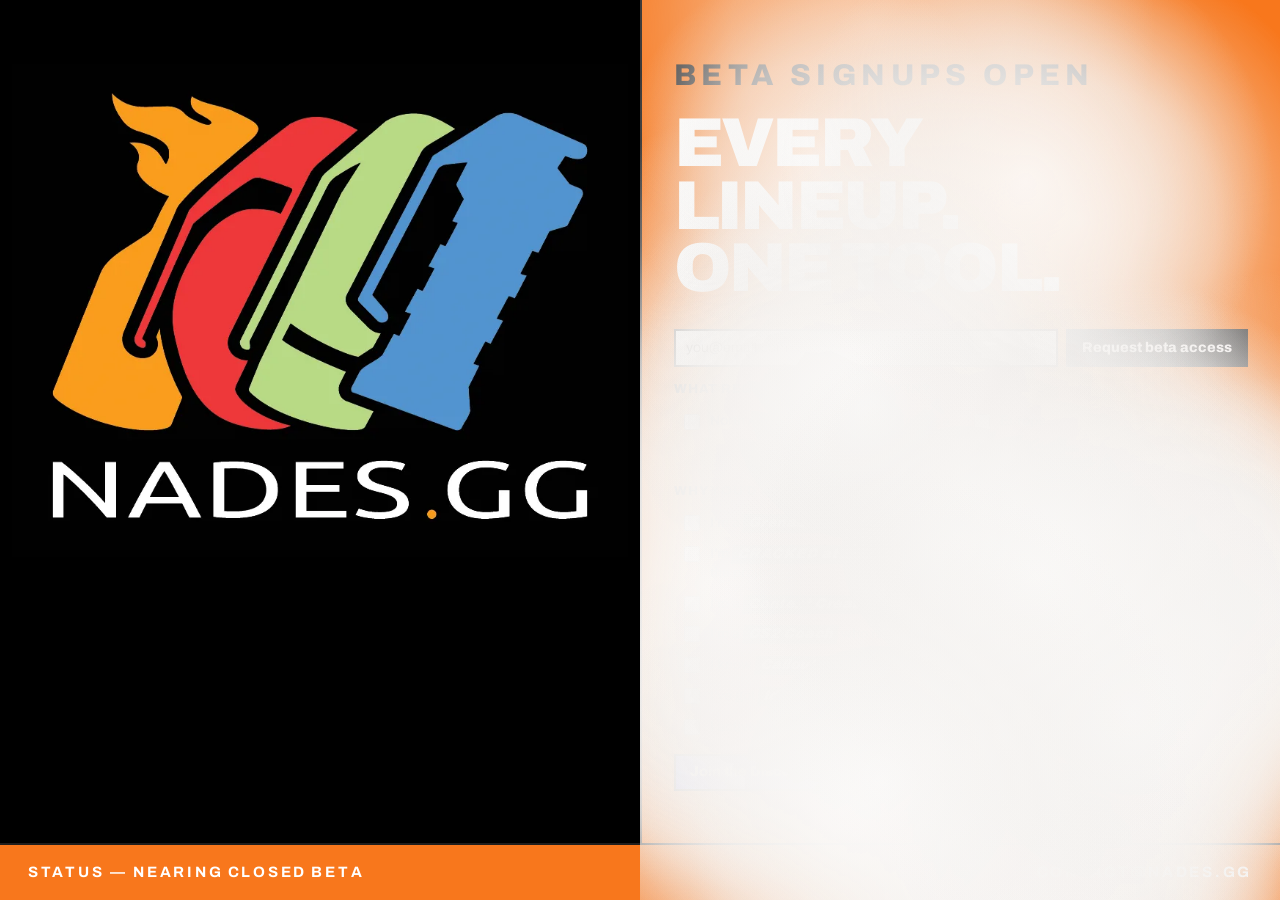
==== commit b49310e8: "Updates" ====
--- a/index.html
+++ b/index.html
@@ -3,7 +3,7 @@
 <head>
   <meta charset="utf-8">
   <meta name="viewport" content="width=device-width, initial-scale=1">
-  <title>nades.gg — Every lineup. One tool.</title>
+  <title>nades.gg – Every lineup. One tool.</title>
   <meta name="description" content="Every CS2 lineup, one tool. Beta signups open.">
   <link rel="canonical" href="https://nades.gg/">
   <meta name="theme-color" content="#F8771C">
@@ -11,14 +11,14 @@
   <meta property="og:type" content="website">
   <meta property="og:site_name" content="nades.gg">
   <meta property="og:url" content="https://nades.gg/">
-  <meta property="og:title" content="nades.gg — Every lineup. One tool.">
+  <meta property="og:title" content="nades.gg – Every lineup. One tool.">
   <meta property="og:description" content="A new CS2 grenade tool. Beta signups open.">
   <meta property="og:image" content="https://nades.gg/assets/og-image.jpg">
   <meta property="og:image:width" content="1200">
   <meta property="og:image:height" content="630">
   <meta property="og:image:alt" content="nades.gg logo beside the words Every lineup. One tool.">
   <meta name="twitter:card" content="summary_large_image">
-  <meta name="twitter:title" content="nades.gg — Every lineup. One tool.">
+  <meta name="twitter:title" content="nades.gg – Every lineup. One tool.">
   <meta name="twitter:description" content="A new CS2 grenade tool. Beta signups open.">
   <meta name="twitter:image" content="https://nades.gg/assets/og-image.jpg">
 
